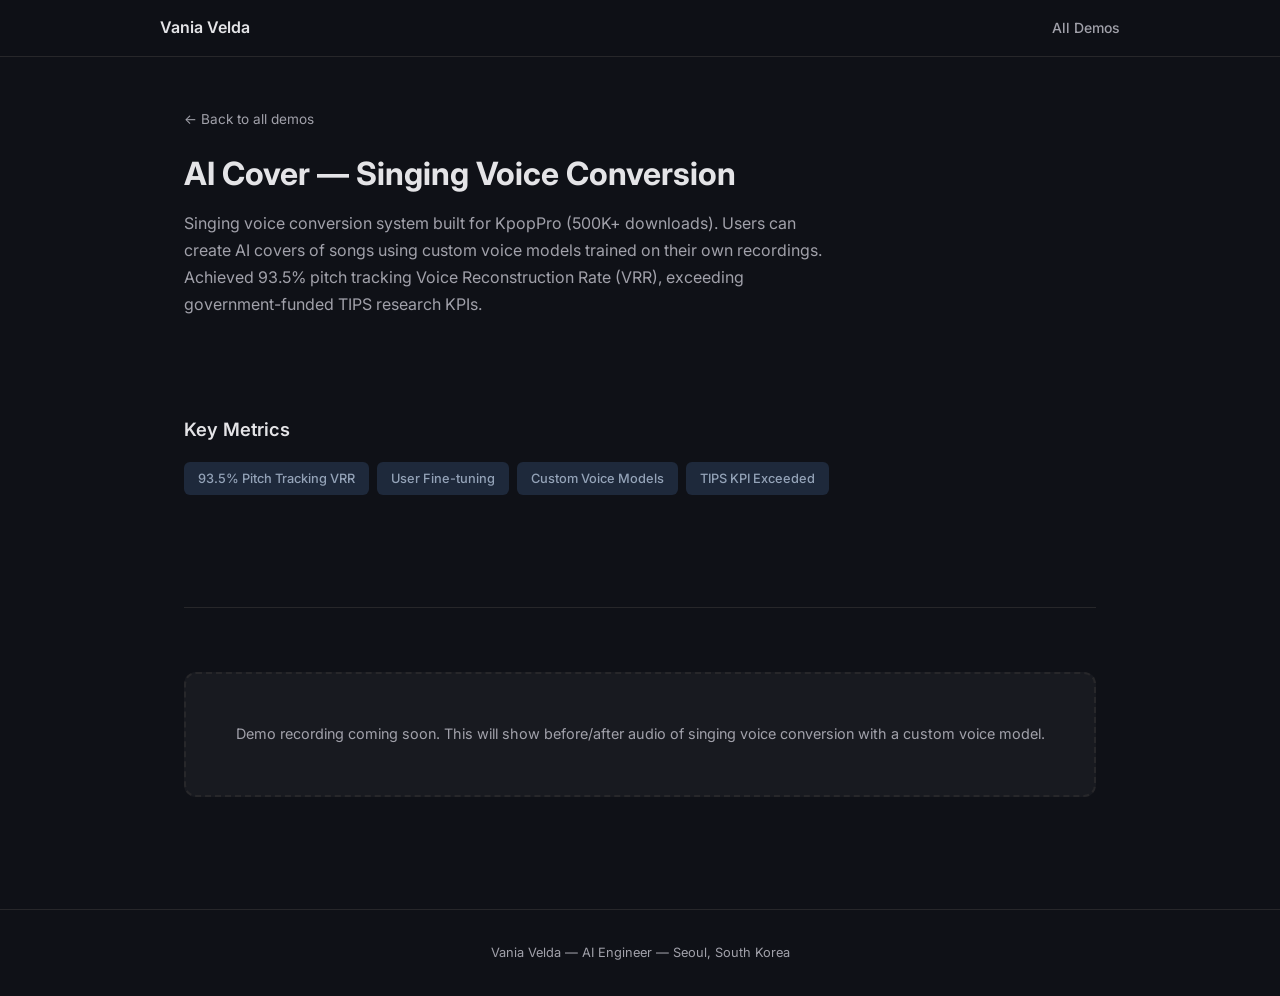
==== demos/ai-cover.html @ f5b7cda0 "init Co-Authored-By: Claude Opus 4.6 <noreply@anthropic.com>" ====
<!DOCTYPE html>
<html lang="en">
<head>
  <meta charset="UTF-8">
  <meta name="viewport" content="width=device-width, initial-scale=1.0">
  <title>AI Cover - Singing Voice Conversion - Vania Velda</title>
  <meta name="description" content="Singing voice conversion with user fine-tuning for KpopPro (500K+ downloads). Create AI covers using custom voice models with 93.5% pitch tracking VRR.">
  <meta name="robots" content="index, follow">
  <link rel="canonical" href="https://vaniavelda.github.io/demos/ai-cover.html">
  <meta property="og:title" content="AI Cover Demo - Vania Velda">
  <meta property="og:description" content="Singing voice conversion with custom voice models and 93.5% VRR.">
  <link rel="preconnect" href="https://fonts.googleapis.com">
  <link rel="preconnect" href="https://fonts.gstatic.com" crossorigin>
  <link href="https://fonts.googleapis.com/css2?family=Inter:wght@400;500;600;700&display=swap" rel="stylesheet">
  <link rel="stylesheet" href="../css/style.css">
</head>
<body>

<nav>
  <div class="nav-inner">
    <a href="../index.html" class="nav-brand">Vania Velda</a>
    <ul class="nav-links">
      <li><a href="../index.html#demos">All Demos</a></li>
    </ul>
  </div>
</nav>

<div class="container">
  <div class="page-header">
    <a href="../index.html#demos" class="back-link">&larr; Back to all demos</a>
    <h1>AI Cover &mdash; Singing Voice Conversion</h1>
    <p>Singing voice conversion system built for KpopPro (500K+ downloads). Users can create AI covers of songs using custom voice models trained on their own recordings. Achieved 93.5% pitch tracking Voice Reconstruction Rate (VRR), exceeding government-funded TIPS research KPIs.</p>
  </div>

  <section class="demo-section">
    <h2>Key Metrics</h2>
    <div class="skills-grid">
      <span class="skill-tag">93.5% Pitch Tracking VRR</span>
      <span class="skill-tag">User Fine-tuning</span>
      <span class="skill-tag">Custom Voice Models</span>
      <span class="skill-tag">TIPS KPI Exceeded</span>
    </div>
  </section>

  <section class="demo-section">
    <div class="placeholder-box">
      Demo recording coming soon. This will show before/after audio of singing voice conversion with a custom voice model.
    </div>
  </section>
</div>

<footer>
  <div class="container">
    <p>Vania Velda &mdash; AI Engineer &mdash; Seoul, South Korea</p>
  </div>
</footer>

</body>
</html>
---- css/style.css ----
*, *::before, *::after {
  margin: 0;
  padding: 0;
  box-sizing: border-box;
}

:root {
  --bg: #0f1117;
  --bg-card: #181a20;
  --bg-card-hover: #1e2028;
  --text: #e4e4e7;
  --text-muted: #a1a1aa;
  --accent: #6d9fff;
  --accent-hover: #93b8ff;
  --border: #27272a;
  --tag-bg: #1e293b;
  --tag-text: #94a3b8;
  --gradient-start: #6d9fff;
  --gradient-end: #a78bfa;
  --max-width: 960px;
}

html {
  scroll-behavior: smooth;
}

body {
  font-family: "Inter", "Segoe UI", system-ui, -apple-system, sans-serif;
  background: var(--bg);
  color: var(--text);
  line-height: 1.7;
  font-size: 16px;
}

a {
  color: var(--accent);
  text-decoration: none;
  transition: color 0.2s;
}

a:hover {
  color: var(--accent-hover);
}

/* --- Layout --- */

.container {
  max-width: var(--max-width);
  margin: 0 auto;
  padding: 0 24px;
}

section {
  padding: 64px 0;
}

section + section {
  border-top: 1px solid var(--border);
}

/* --- Header / Hero --- */

.hero {
  padding: 80px 0 64px;
  text-align: center;
}

.hero h1 {
  font-size: 2.5rem;
  font-weight: 700;
  letter-spacing: -0.02em;
  margin-bottom: 8px;
}

.hero .subtitle {
  font-size: 1.15rem;
  color: var(--text-muted);
  max-width: 640px;
  margin: 0 auto 24px;
}

.hero .contact-links {
  display: flex;
  justify-content: center;
  gap: 20px;
  flex-wrap: wrap;
  font-size: 0.9rem;
  color: var(--text-muted);
}

.hero .contact-links a {
  color: var(--text-muted);
}

.hero .contact-links a:hover {
  color: var(--accent);
}

/* --- Navigation --- */

nav {
  position: sticky;
  top: 0;
  background: rgba(15, 17, 23, 0.85);
  backdrop-filter: blur(12px);
  border-bottom: 1px solid var(--border);
  z-index: 100;
  padding: 0 24px;
}

nav .nav-inner {
  max-width: var(--max-width);
  margin: 0 auto;
  display: flex;
  align-items: center;
  justify-content: space-between;
  height: 56px;
}

nav .nav-brand {
  font-weight: 600;
  font-size: 1rem;
  color: var(--text);
}

nav .nav-links {
  display: flex;
  gap: 24px;
  list-style: none;
}

nav .nav-links a {
  color: var(--text-muted);
  font-size: 0.875rem;
  font-weight: 500;
  transition: color 0.2s;
}

nav .nav-links a:hover {
  color: var(--text);
}

/* --- Section Headings --- */

.section-title {
  font-size: 1.5rem;
  font-weight: 600;
  margin-bottom: 32px;
  letter-spacing: -0.01em;
}

.section-title::before {
  content: "";
  display: inline-block;
  width: 4px;
  height: 1.2em;
  background: linear-gradient(180deg, var(--gradient-start), var(--gradient-end));
  border-radius: 2px;
  margin-right: 12px;
  vertical-align: text-bottom;
}

/* --- Skills Tags --- */

.skills-grid {
  display: flex;
  flex-wrap: wrap;
  gap: 8px;
}

.skill-tag {
  background: var(--tag-bg);
  color: var(--tag-text);
  padding: 6px 14px;
  border-radius: 6px;
  font-size: 0.8rem;
  font-weight: 500;
  white-space: nowrap;
}

/* --- Experience --- */

.experience-item {
  margin-bottom: 40px;
}

.experience-item:last-child {
  margin-bottom: 0;
}

.experience-header {
  display: flex;
  justify-content: space-between;
  align-items: baseline;
  flex-wrap: wrap;
  gap: 8px;
  margin-bottom: 8px;
}

.experience-header h3 {
  font-size: 1.1rem;
  font-weight: 600;
}

.experience-header .date {
  font-size: 0.85rem;
  color: var(--text-muted);
  white-space: nowrap;
}

.experience-item ul {
  list-style: none;
  padding: 0;
}

.experience-item li {
  position: relative;
  padding-left: 20px;
  margin-bottom: 8px;
  color: var(--text-muted);
  font-size: 0.92rem;
}

.experience-item li::before {
  content: "\2022";
  position: absolute;
  left: 4px;
  color: var(--accent);
}

/* --- Demo Cards --- */

.demos-grid {
  display: grid;
  grid-template-columns: repeat(auto-fill, minmax(280px, 1fr));
  gap: 20px;
}

.demo-card {
  background: var(--bg-card);
  border: 1px solid var(--border);
  border-radius: 12px;
  padding: 28px 24px;
  transition: background 0.2s, border-color 0.2s, transform 0.2s;
  display: flex;
  flex-direction: column;
}

.demo-card:hover {
  background: var(--bg-card-hover);
  border-color: var(--accent);
  transform: translateY(-2px);
}

.demo-card .card-label {
  font-size: 0.7rem;
  text-transform: uppercase;
  letter-spacing: 0.08em;
  color: var(--accent);
  font-weight: 600;
  margin-bottom: 8px;
}

.demo-card h3 {
  font-size: 1.05rem;
  font-weight: 600;
  margin-bottom: 8px;
}

.demo-card p {
  font-size: 0.85rem;
  color: var(--text-muted);
  line-height: 1.6;
  flex-grow: 1;
}

.demo-card .card-tags {
  display: flex;
  flex-wrap: wrap;
  gap: 6px;
  margin-top: 16px;
}

.demo-card .card-tag {
  font-size: 0.7rem;
  background: var(--tag-bg);
  color: var(--tag-text);
  padding: 3px 10px;
  border-radius: 4px;
}

.demo-card .status-badge {
  display: inline-block;
  font-size: 0.65rem;
  text-transform: uppercase;
  letter-spacing: 0.06em;
  padding: 2px 8px;
  border-radius: 4px;
  margin-left: 8px;
  vertical-align: middle;
}

.status-live {
  background: #14532d;
  color: #4ade80;
}

.status-soon {
  background: #422006;
  color: #fbbf24;
}

/* --- Publications --- */

.publication-item {
  margin-bottom: 16px;
  padding-left: 20px;
  position: relative;
  font-size: 0.92rem;
  color: var(--text-muted);
}

.publication-item::before {
  content: "\2022";
  position: absolute;
  left: 4px;
  color: var(--accent);
}

.publication-item em {
  color: var(--text-muted);
}

.publication-item strong {
  color: var(--text);
  font-weight: 500;
}

/* --- Education --- */

.education-item {
  margin-bottom: 24px;
}

.education-item:last-child {
  margin-bottom: 0;
}

.education-item h3 {
  font-size: 1.05rem;
  font-weight: 600;
  margin-bottom: 4px;
}

.education-item .date {
  font-size: 0.85rem;
  color: var(--text-muted);
  margin-bottom: 4px;
}

.education-item p {
  font-size: 0.88rem;
  color: var(--text-muted);
}

/* --- Footer --- */

footer {
  border-top: 1px solid var(--border);
  padding: 32px 0;
  text-align: center;
  font-size: 0.8rem;
  color: var(--text-muted);
}

/* --- Demo Pages --- */

.page-header {
  padding: 48px 0 32px;
}

.page-header h1 {
  font-size: 2rem;
  font-weight: 700;
  margin-bottom: 8px;
}

.page-header p {
  color: var(--text-muted);
  max-width: 640px;
}

.back-link {
  display: inline-flex;
  align-items: center;
  gap: 6px;
  font-size: 0.85rem;
  color: var(--text-muted);
  margin-bottom: 16px;
}

.back-link:hover {
  color: var(--text);
}

.demo-section {
  margin-bottom: 48px;
}

.demo-section h2 {
  font-size: 1.15rem;
  font-weight: 600;
  margin-bottom: 16px;
}

.demo-pair {
  display: grid;
  grid-template-columns: 1fr 1fr;
  gap: 16px;
  margin-bottom: 24px;
}

.demo-pair label {
  font-size: 0.8rem;
  font-weight: 600;
  text-transform: uppercase;
  letter-spacing: 0.06em;
  color: var(--text-muted);
  display: block;
  margin-bottom: 8px;
}

.demo-pair video,
.demo-pair audio {
  width: 100%;
  border-radius: 8px;
  background: var(--bg-card);
}

.demo-pair audio {
  margin-top: 4px;
}

.placeholder-box {
  background: var(--bg-card);
  border: 2px dashed var(--border);
  border-radius: 12px;
  padding: 48px 24px;
  text-align: center;
  color: var(--text-muted);
  font-size: 0.9rem;
}

/* --- Responsive --- */

@media (max-width: 640px) {
  .hero h1 {
    font-size: 1.8rem;
  }

  .demo-pair {
    grid-template-columns: 1fr;
  }

  .experience-header {
    flex-direction: column;
    gap: 2px;
  }

  nav .nav-links {
    gap: 16px;
  }
}
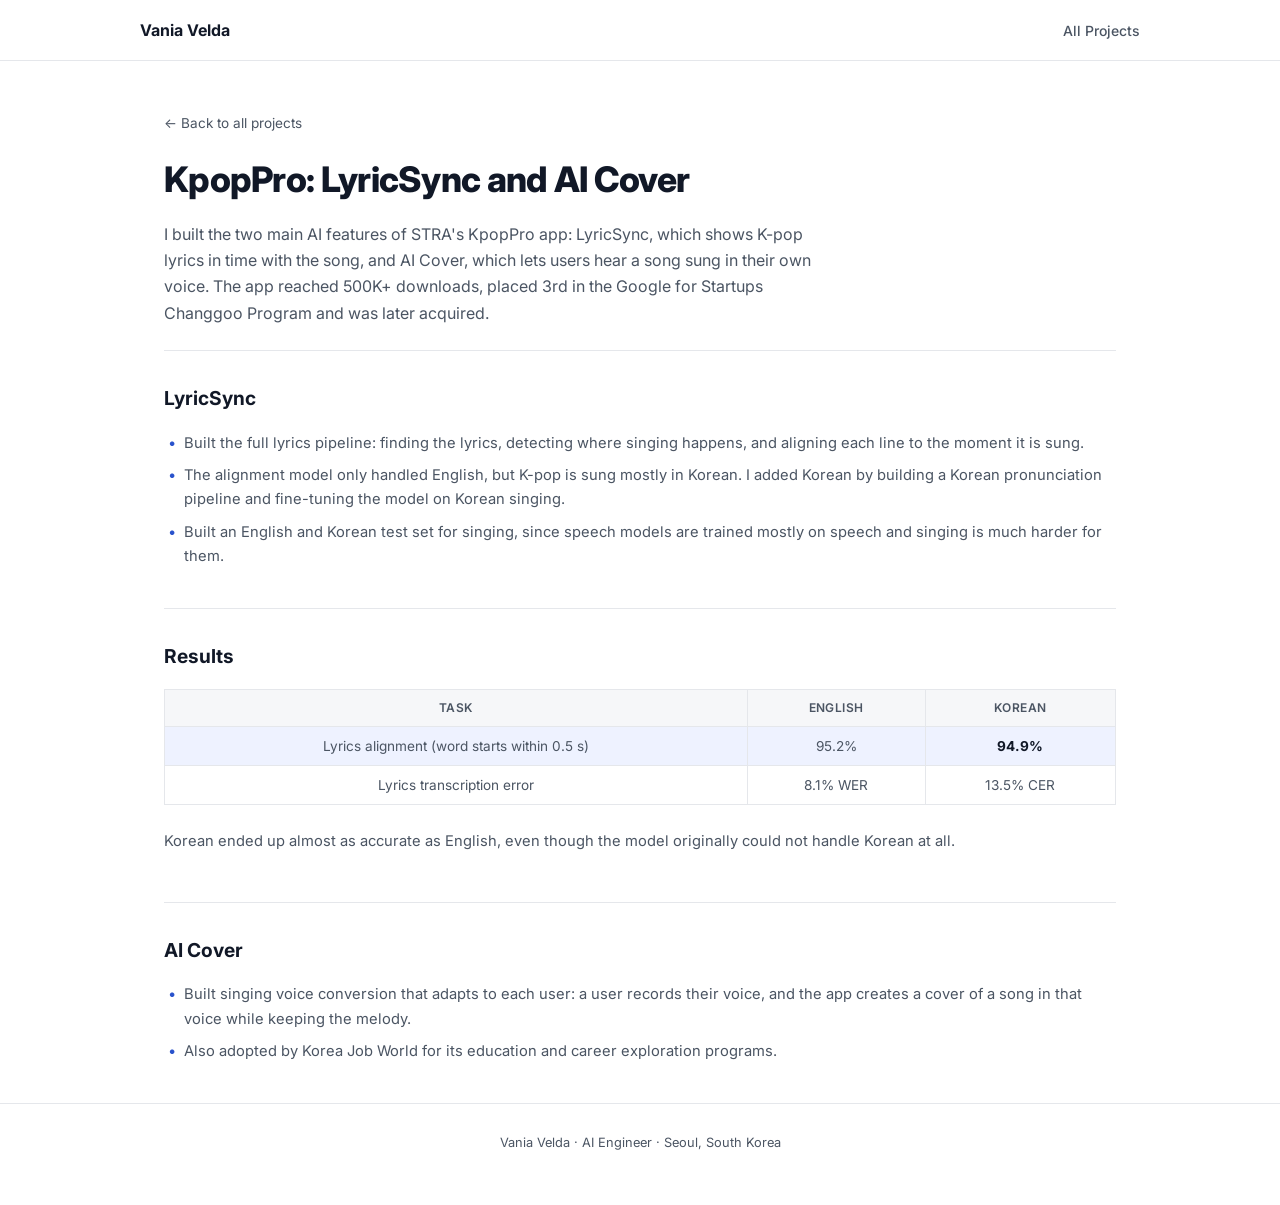
==== commit c73c7c41: "update portfolios" ====
--- a/demos/ai-cover.html
+++ b/demos/ai-cover.html
@@ -2,58 +2,11 @@
 <html lang="en">
 <head>
   <meta charset="UTF-8">
-  <meta name="viewport" content="width=device-width, initial-scale=1.0">
-  <title>AI Cover - Singing Voice Conversion - Vania Velda</title>
-  <meta name="description" content="Singing voice conversion with user fine-tuning for KpopPro (500K+ downloads). Create AI covers using custom voice models with 93.5% pitch tracking VRR.">
-  <meta name="robots" content="index, follow">
-  <link rel="canonical" href="https://vaniavelda.github.io/demos/ai-cover.html">
-  <meta property="og:title" content="AI Cover Demo - Vania Velda">
-  <meta property="og:description" content="Singing voice conversion with custom voice models and 93.5% VRR.">
-  <link rel="preconnect" href="https://fonts.googleapis.com">
-  <link rel="preconnect" href="https://fonts.gstatic.com" crossorigin>
-  <link href="https://fonts.googleapis.com/css2?family=Inter:wght@400;500;600;700&display=swap" rel="stylesheet">
-  <link rel="stylesheet" href="../css/style.css">
+  <title>AI Cover - Vania Velda</title>
+  <meta http-equiv="refresh" content="0; url=lyricsync.html">
+  <link rel="canonical" href="https://xinzuan.github.io/portfolios/demos/lyricsync.html">
 </head>
 <body>
-
-<nav>
-  <div class="nav-inner">
-    <a href="../index.html" class="nav-brand">Vania Velda</a>
-    <ul class="nav-links">
-      <li><a href="../index.html#demos">All Demos</a></li>
-    </ul>
-  </div>
-</nav>
-
-<div class="container">
-  <div class="page-header">
-    <a href="../index.html#demos" class="back-link">&larr; Back to all demos</a>
-    <h1>AI Cover &mdash; Singing Voice Conversion</h1>
-    <p>Singing voice conversion system built for KpopPro (500K+ downloads). Users can create AI covers of songs using custom voice models trained on their own recordings. Achieved 93.5% pitch tracking Voice Reconstruction Rate (VRR), exceeding government-funded TIPS research KPIs.</p>
-  </div>
-
-  <section class="demo-section">
-    <h2>Key Metrics</h2>
-    <div class="skills-grid">
-      <span class="skill-tag">93.5% Pitch Tracking VRR</span>
-      <span class="skill-tag">User Fine-tuning</span>
-      <span class="skill-tag">Custom Voice Models</span>
-      <span class="skill-tag">TIPS KPI Exceeded</span>
-    </div>
-  </section>
-
-  <section class="demo-section">
-    <div class="placeholder-box">
-      Demo recording coming soon. This will show before/after audio of singing voice conversion with a custom voice model.
-    </div>
-  </section>
-</div>
-
-<footer>
-  <div class="container">
-    <p>Vania Velda &mdash; AI Engineer &mdash; Seoul, South Korea</p>
-  </div>
-</footer>
-
+  <p>This page moved to <a href="lyricsync.html">KpopPro: LyricSync and AI Cover</a>.</p>
 </body>
 </html>
